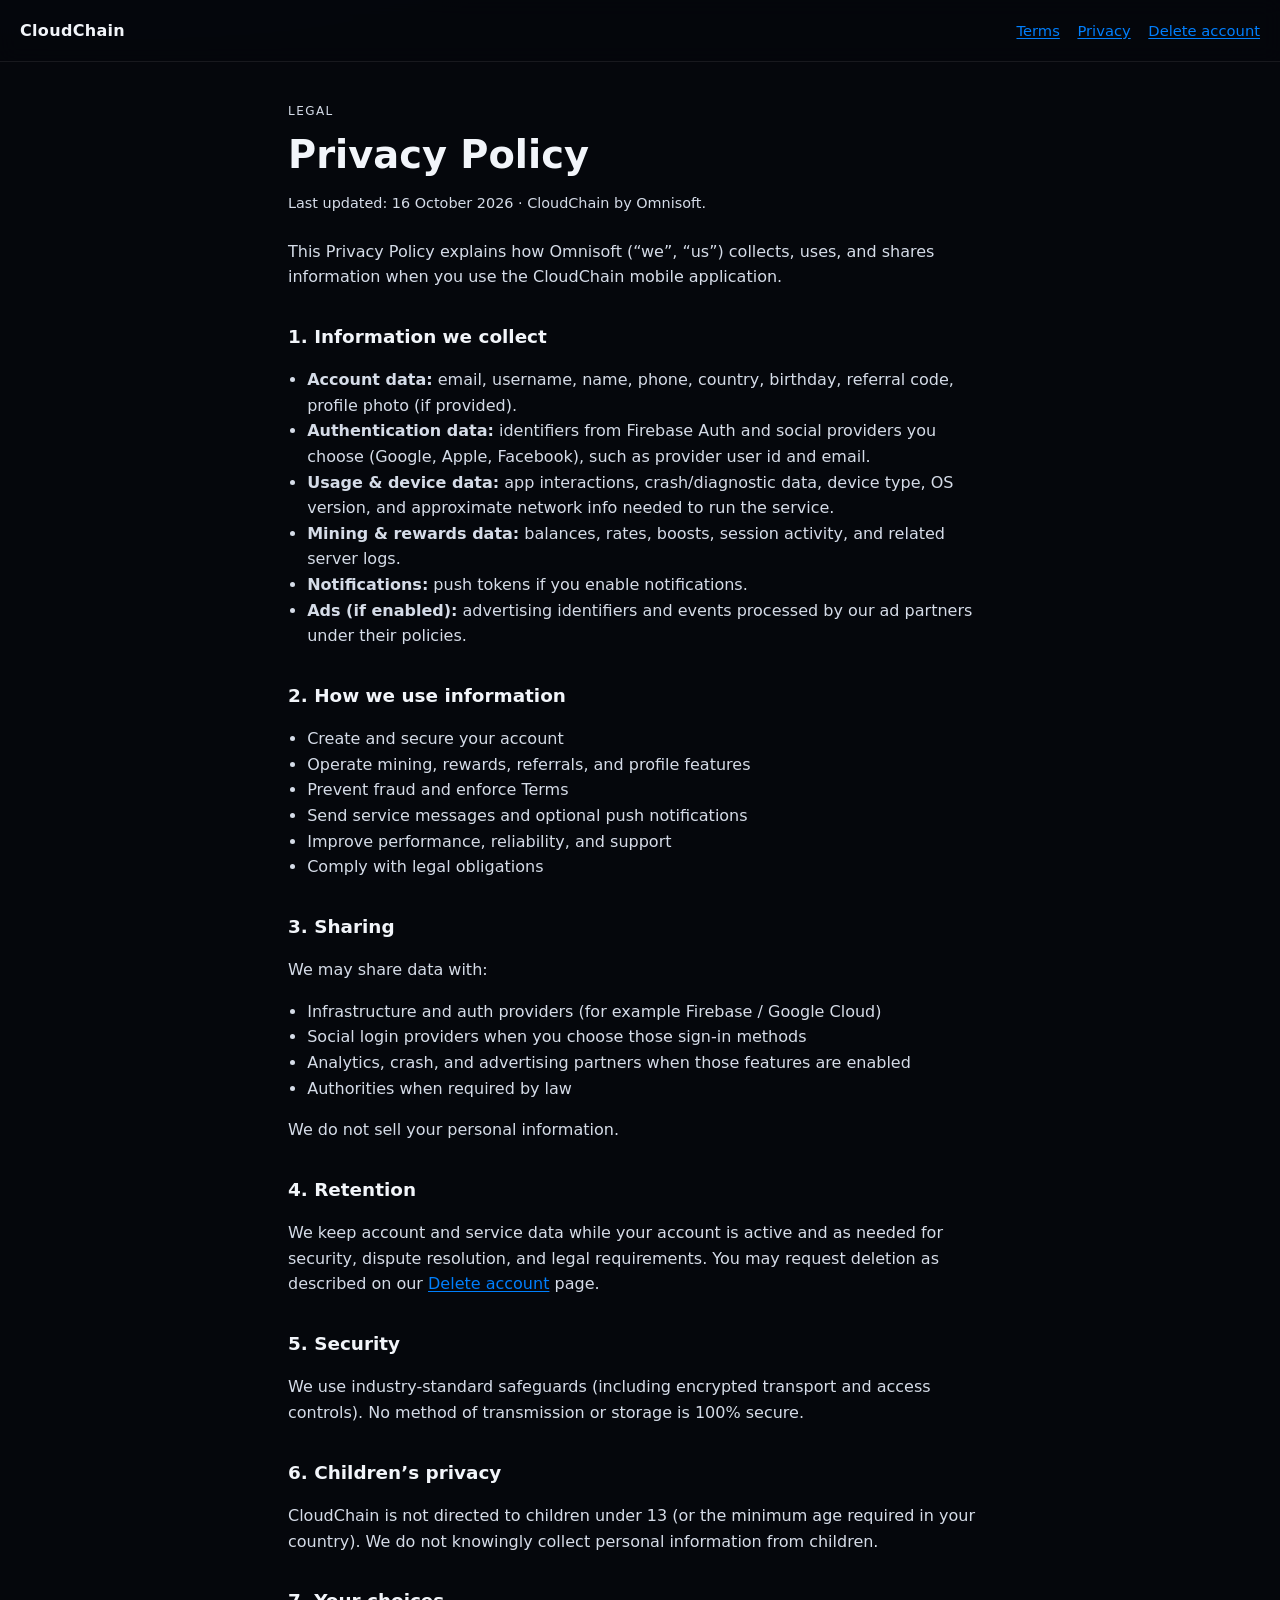
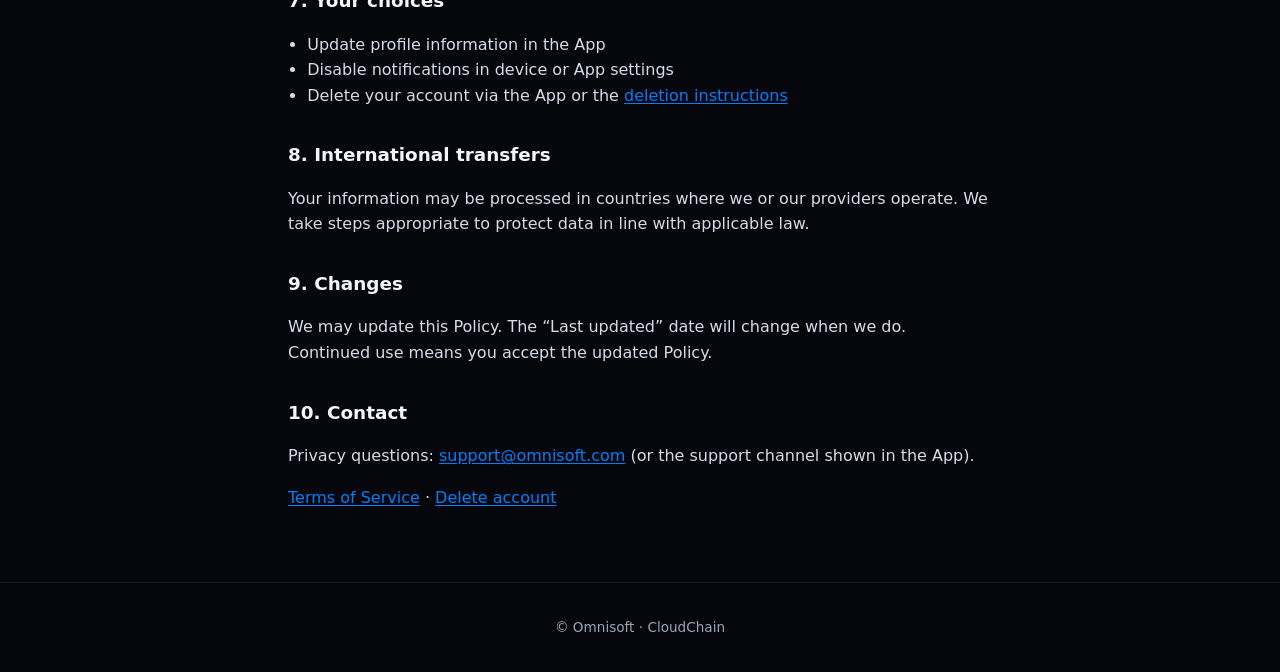
==== privacy.html @ a8ed25aa "Add CloudChain terms, privacy, and delete-account pages. Co-authored-by: Cursor <cursoragent@cursor." ====
<!DOCTYPE html>
<html lang="en">
<head>
  <meta charset="utf-8" />
  <meta name="viewport" content="width=device-width, initial-scale=1" />
  <title>Privacy Policy — CloudChain</title>
  <link rel="stylesheet" href="styles.css" />
</head>
<body>
  <header class="site-header">
    <a class="brand" href="index.html">CloudChain</a>
    <nav>
      <a href="terms.html">Terms</a>
      <a href="privacy.html">Privacy</a>
      <a href="delete-account.html">Delete account</a>
    </nav>
  </header>

  <main class="doc">
    <p class="eyebrow">Legal</p>
    <h1>Privacy Policy</h1>
    <p class="meta">Last updated: 16 October 2026 · CloudChain by Omnisoft.</p>

    <p>
      This Privacy Policy explains how Omnisoft (“we”, “us”) collects, uses, and shares information
      when you use the CloudChain mobile application.
    </p>

    <h2>1. Information we collect</h2>
    <ul>
      <li><strong>Account data:</strong> email, username, name, phone, country, birthday, referral code, profile photo (if provided).</li>
      <li><strong>Authentication data:</strong> identifiers from Firebase Auth and social providers you choose (Google, Apple, Facebook), such as provider user id and email.</li>
      <li><strong>Usage &amp; device data:</strong> app interactions, crash/diagnostic data, device type, OS version, and approximate network info needed to run the service.</li>
      <li><strong>Mining &amp; rewards data:</strong> balances, rates, boosts, session activity, and related server logs.</li>
      <li><strong>Notifications:</strong> push tokens if you enable notifications.</li>
      <li><strong>Ads (if enabled):</strong> advertising identifiers and events processed by our ad partners under their policies.</li>
    </ul>

    <h2>2. How we use information</h2>
    <ul>
      <li>Create and secure your account</li>
      <li>Operate mining, rewards, referrals, and profile features</li>
      <li>Prevent fraud and enforce Terms</li>
      <li>Send service messages and optional push notifications</li>
      <li>Improve performance, reliability, and support</li>
      <li>Comply with legal obligations</li>
    </ul>

    <h2>3. Sharing</h2>
    <p>We may share data with:</p>
    <ul>
      <li>Infrastructure and auth providers (for example Firebase / Google Cloud)</li>
      <li>Social login providers when you choose those sign-in methods</li>
      <li>Analytics, crash, and advertising partners when those features are enabled</li>
      <li>Authorities when required by law</li>
    </ul>
    <p>We do not sell your personal information.</p>

    <h2>4. Retention</h2>
    <p>
      We keep account and service data while your account is active and as needed for security,
      dispute resolution, and legal requirements. You may request deletion as described on our
      <a href="delete-account.html">Delete account</a> page.
    </p>

    <h2>5. Security</h2>
    <p>
      We use industry-standard safeguards (including encrypted transport and access controls).
      No method of transmission or storage is 100% secure.
    </p>

    <h2>6. Children’s privacy</h2>
    <p>
      CloudChain is not directed to children under 13 (or the minimum age required in your
      country). We do not knowingly collect personal information from children.
    </p>

    <h2>7. Your choices</h2>
    <ul>
      <li>Update profile information in the App</li>
      <li>Disable notifications in device or App settings</li>
      <li>Delete your account via the App or the <a href="delete-account.html">deletion instructions</a></li>
    </ul>

    <h2>8. International transfers</h2>
    <p>
      Your information may be processed in countries where we or our providers operate.
      We take steps appropriate to protect data in line with applicable law.
    </p>

    <h2>9. Changes</h2>
    <p>
      We may update this Policy. The “Last updated” date will change when we do. Continued use
      means you accept the updated Policy.
    </p>

    <h2>10. Contact</h2>
    <p>
      Privacy questions: <a href="mailto:support@omnisoft.com">support@omnisoft.com</a>
      (or the support channel shown in the App).
    </p>

    <p><a href="terms.html">Terms of Service</a> · <a href="delete-account.html">Delete account</a></p>
  </main>

  <footer class="site-footer">
    <p>© Omnisoft · CloudChain</p>
  </footer>
</body>
</html>
---- styles.css ----
:root {
  --bg: #05070c;
  --surface: #0c1018;
  --text: #f2f5fa;
  --muted: #9aa6b8;
  --accent: #007ffd;
  --line: rgba(255, 255, 255, 0.08);
  --max: 44rem;
}

* { box-sizing: border-box; }

html, body {
  margin: 0;
  min-height: 100%;
  background:
    radial-gradient(1200px 500px at 10% -10%, rgba(0, 127, 253, 0.18), transparent 55%),
    var(--bg);
  color: var(--text);
  font-family: "Segoe UI", system-ui, -apple-system, sans-serif;
  line-height: 1.6;
}

a { color: var(--accent); text-underline-offset: 0.15em; }
a:hover { color: #4da3ff; }

.site-header {
  display: flex;
  align-items: center;
  justify-content: space-between;
  gap: 1rem;
  padding: 1.1rem 1.25rem;
  border-bottom: 1px solid var(--line);
  position: sticky;
  top: 0;
  backdrop-filter: blur(10px);
  background: rgba(5, 7, 12, 0.85);
  z-index: 2;
}

.brand {
  color: var(--text);
  text-decoration: none;
  font-weight: 700;
  letter-spacing: 0.02em;
}

.site-header nav {
  display: flex;
  flex-wrap: wrap;
  gap: 0.85rem 1.1rem;
  font-size: 0.92rem;
}

.hero, .doc {
  width: min(var(--max), calc(100% - 2rem));
  margin: 0 auto;
  padding: 2.5rem 0 3.5rem;
}

.eyebrow {
  color: var(--muted);
  text-transform: uppercase;
  letter-spacing: 0.12em;
  font-size: 0.75rem;
  margin: 0 0 0.75rem;
}

h1 {
  font-size: clamp(1.8rem, 4vw, 2.4rem);
  line-height: 1.15;
  margin: 0 0 0.85rem;
  font-weight: 750;
}

.lede {
  color: var(--muted);
  font-size: 1.05rem;
  margin: 0 0 1.75rem;
  max-width: 36rem;
}

.card-list {
  list-style: none;
  padding: 0;
  margin: 0;
  display: grid;
  gap: 0.75rem;
}

.card-list a {
  display: block;
  padding: 1rem 1.1rem;
  background: var(--surface);
  border: 1px solid var(--line);
  border-radius: 12px;
  text-decoration: none;
  color: var(--text);
  font-weight: 600;
}

.card-list a:hover {
  border-color: rgba(0, 127, 253, 0.45);
}

.doc h2 {
  margin: 2rem 0 0.65rem;
  font-size: 1.15rem;
}

.doc p, .doc li {
  color: #d5dce8;
}

.doc ul {
  padding-left: 1.2rem;
}

.meta {
  color: var(--muted);
  font-size: 0.9rem;
  margin-bottom: 1.5rem;
}

.site-footer {
  border-top: 1px solid var(--line);
  padding: 1.25rem;
  text-align: center;
  color: var(--muted);
  font-size: 0.85rem;
}

code {
  font-size: 0.85em;
  background: rgba(255, 255, 255, 0.06);
  padding: 0.1em 0.35em;
  border-radius: 4px;
}

.cta {
  display: inline-block;
  margin-top: 0.5rem;
  padding: 0.7rem 1rem;
  background: var(--accent);
  color: #fff !important;
  text-decoration: none;
  border-radius: 10px;
  font-weight: 650;
}
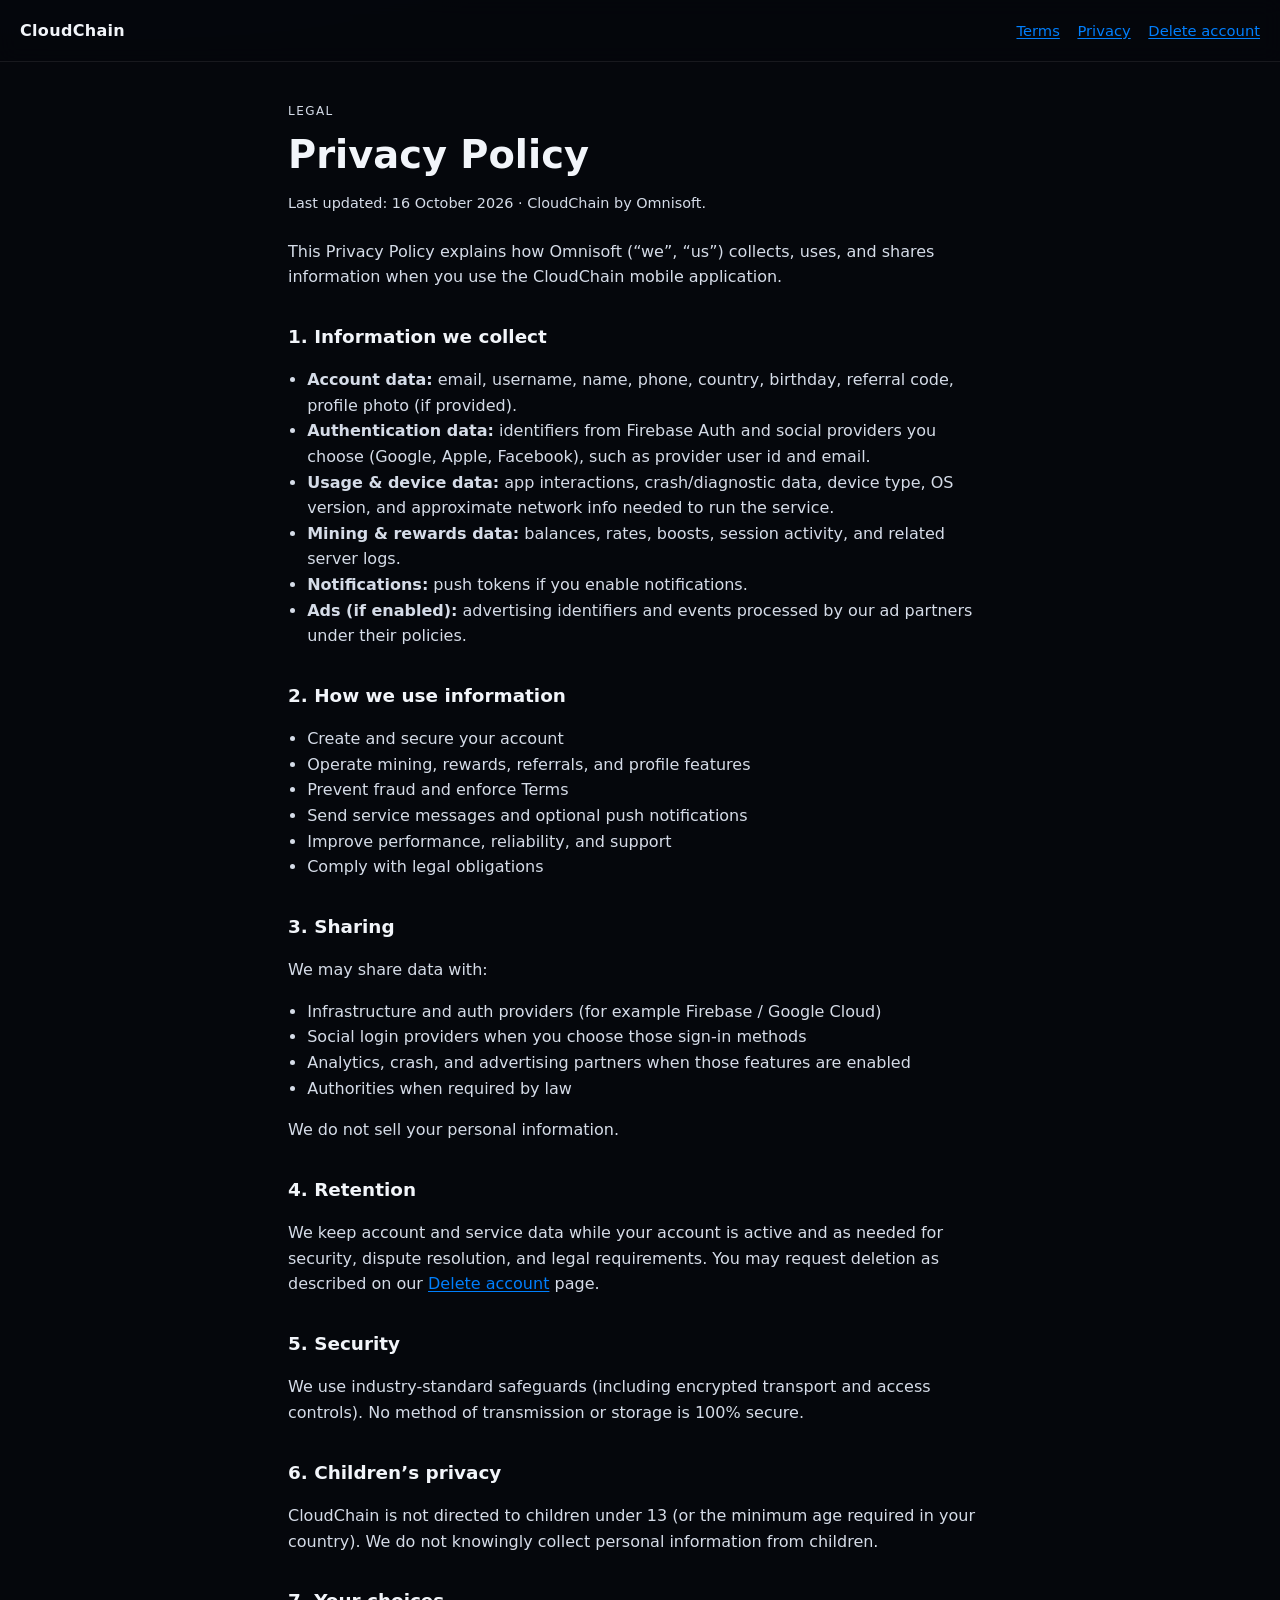
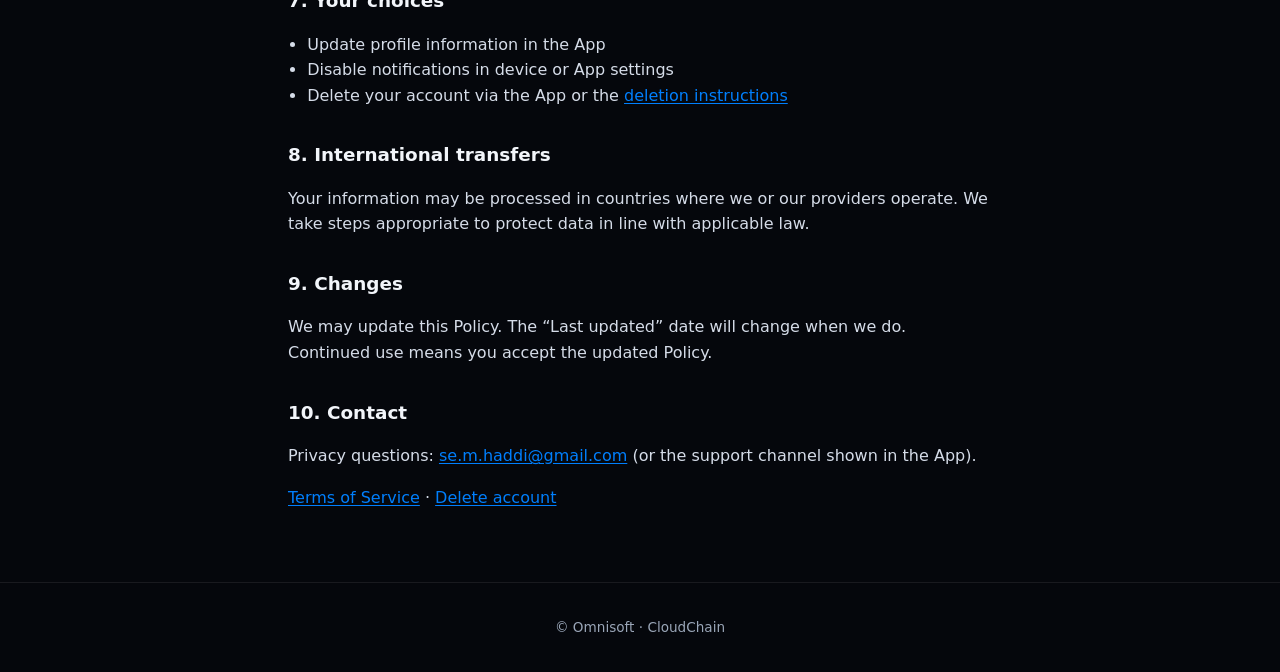
==== commit c83670b4: "Update legal contact email to se.m.haddi@gmail.com. Co-authored-by: Cursor <cursoragent@cursor.com>" ====
--- a/privacy.html
+++ b/privacy.html
@@ -96,7 +96,7 @@
 
     <h2>10. Contact</h2>
     <p>
-      Privacy questions: <a href="mailto:support@omnisoft.com">support@omnisoft.com</a>
+      Privacy questions: <a href="mailto:se.m.haddi@gmail.com">se.m.haddi@gmail.com</a>
       (or the support channel shown in the App).
     </p>
 
